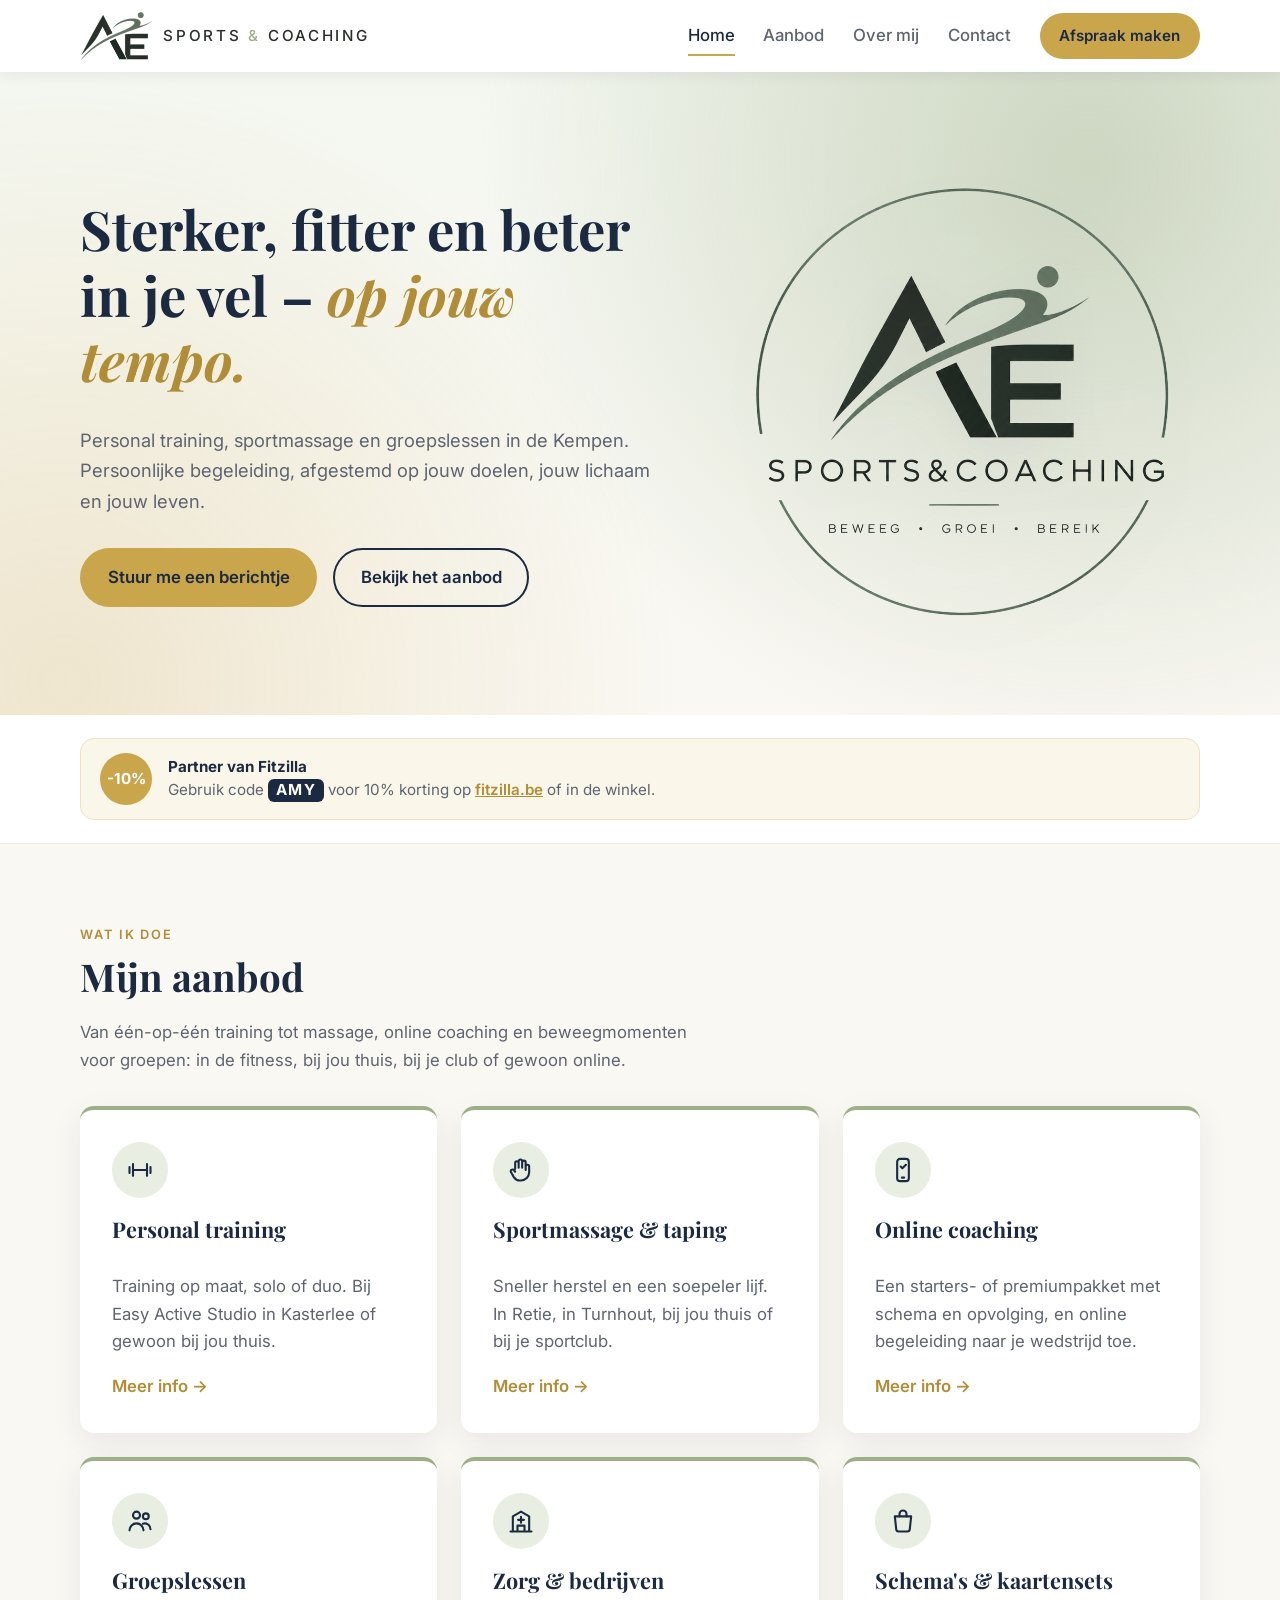
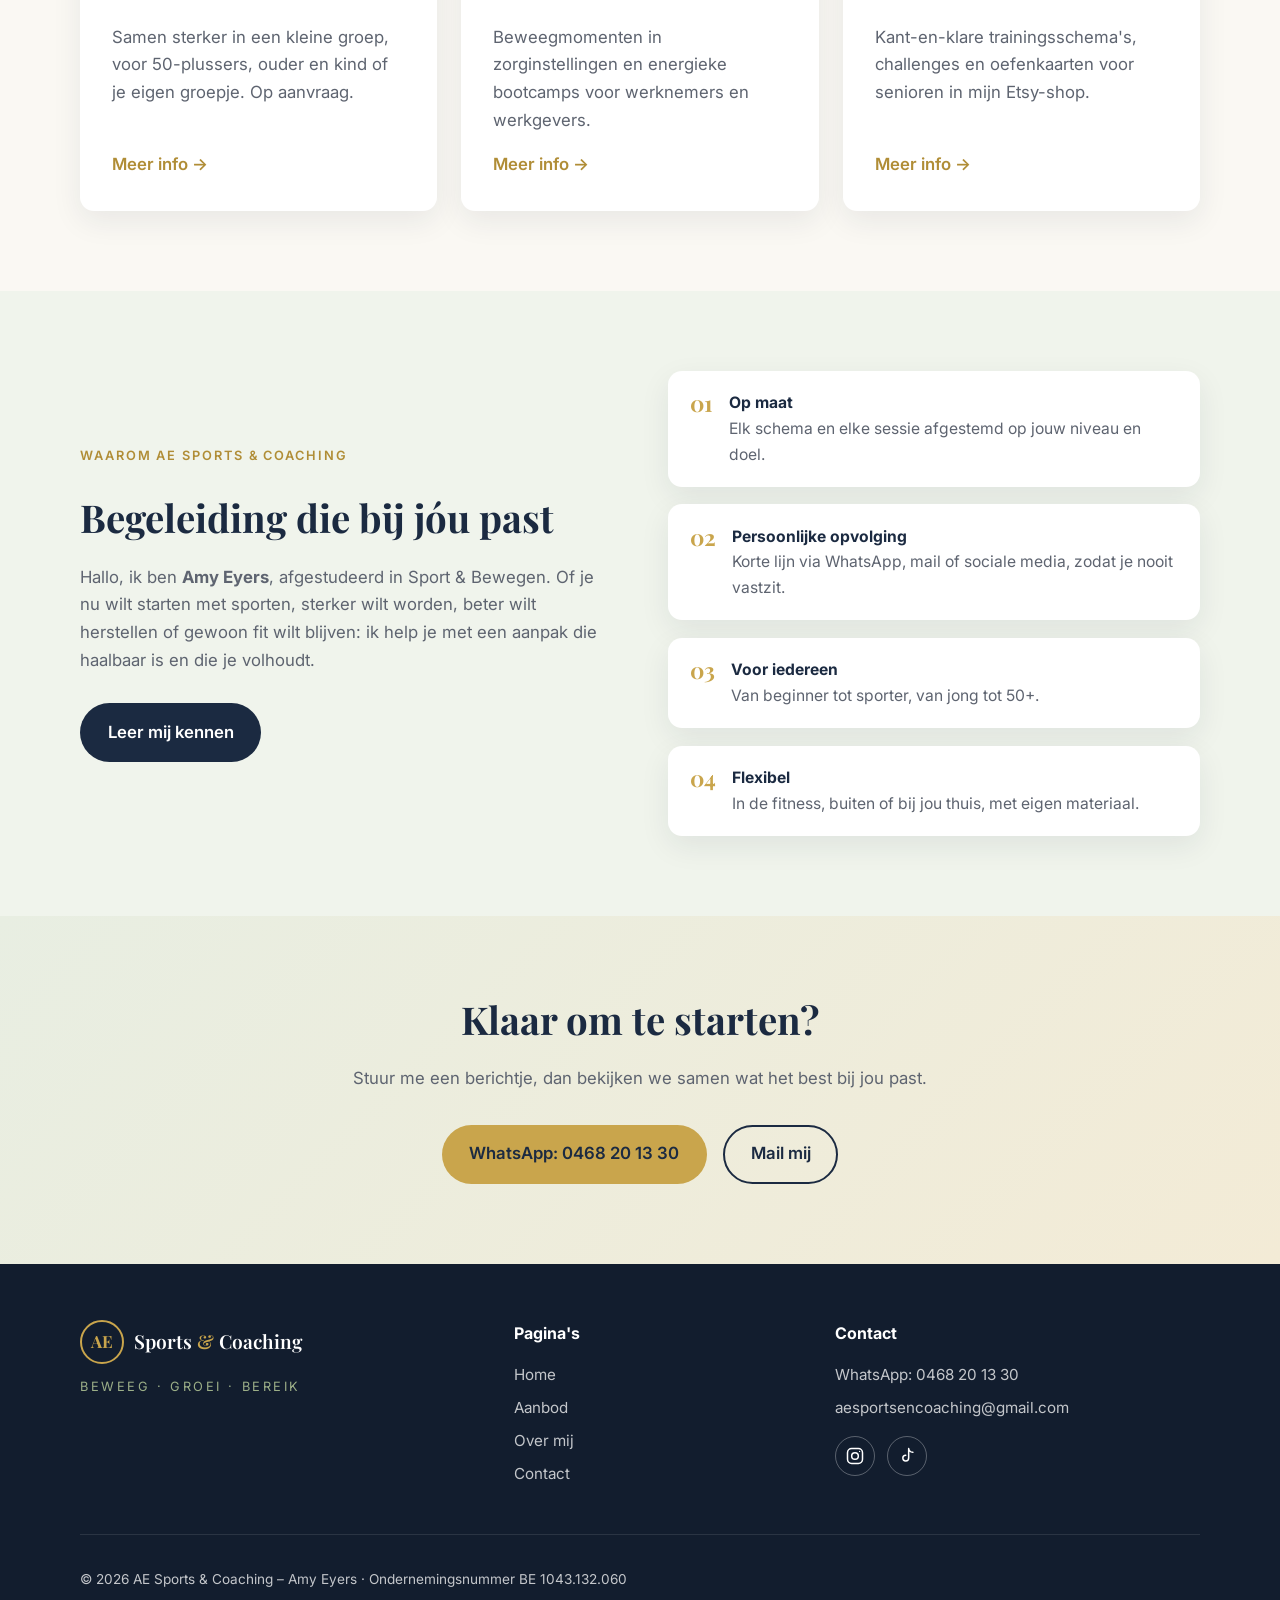
==== index.html @ 87628c3f "Add files via upload" ====
<!DOCTYPE html>
<html lang="nl-BE">
<head>
  <meta charset="UTF-8">
  <meta name="viewport" content="width=device-width, initial-scale=1.0">
  <title>AE Sports &amp; Coaching | Personal training, sportmassage &amp; groepslessen</title>
  <meta name="description" content="AE Sports & Coaching – personal training, sportmassage en groepslessen in de Kempen (Kasterlee, Retie, Turnhout). Beweeg · Groei · Bereik.">

  <!-- Lettertypes (gratis via Google Fonts) -->
  <link rel="preconnect" href="https://fonts.googleapis.com">
  <link rel="preconnect" href="https://fonts.gstatic.com" crossorigin>
  <link href="https://fonts.googleapis.com/css2?family=Playfair+Display:wght@600;700&family=Inter:wght@400;500;600&display=swap" rel="stylesheet">

  <link rel="stylesheet" href="style.css">
</head>
<body>

  <!-- ===== NAVIGATIE ===== -->
  <header class="site-header">
    <div class="container nav">
      <a href="index.html" class="logo" aria-label="AE Sports & Coaching – home">
        <!-- Logo: het bestand 'logo-ae.png' moet in dezelfde map staan als deze pagina. -->
        <img src="logo-ae.png" alt="Logo AE Sports & Coaching" class="logo-img"
             onerror="this.style.display='none'; this.nextElementSibling.style.display='grid';">
        <span class="logo-mark" style="display:none">AE</span>
        <span class="logo-text">Sports <span class="amp">&amp;</span> Coaching</span>
      </a>

      <button class="nav-toggle" aria-label="Menu openen" aria-expanded="false">
        <span></span><span></span><span></span>
      </button>

      <nav class="nav-links" aria-label="Hoofdmenu">
        <a href="index.html" class="active">Home</a>
        <a href="aanbod.html">Aanbod</a>
        <a href="over-mij.html">Over mij</a>
        <a href="contact.html">Contact</a>
        <a href="https://wa.me/32468201330" data-wa class="btn btn-gold btn-small" target="_blank" rel="noopener">Afspraak maken</a>
      </nav>
    </div>
  </header>

  <main>

    <!-- ===== HERO ===== -->
    <section class="hero">
      <div class="container hero-grid">
       <div class="hero-inner">
        <h1>Sterker, fitter en beter in je vel – <em>op jouw tempo.</em></h1>
        <p class="hero-sub">
          Personal training, sportmassage en groepslessen in de Kempen.
          Persoonlijke begeleiding, afgestemd op jouw doelen, jouw lichaam en jouw leven.
        </p>
        <div class="hero-buttons">
          <button type="button" class="btn btn-gold" data-open-contact>Stuur me een berichtje</button>
          <a href="aanbod.html" class="btn btn-outline-navy">Bekijk het aanbod</a>
        </div>
       </div>
       <div class="hero-logo">
         <img src="logo-groot.png" alt="AE Sports & Coaching – Beweeg · Groei · Bereik">
       </div>
      </div>
    </section>

    <!-- ===== ACTIES ===== -->
    <section class="promo-strip">
      <div class="container promo-inner">
        <!-- Deze actie verdwijnt automatisch na de datum in data-tot -->
        <div class="promo" data-tot="2026-11-30">
          <span class="promo-badge">-10%</span>
          <p><strong>Sportmassage bij Superfit 2.0 Retie</strong><br>
          Boek vóór 30 november en krijg 10% korting.</p>
        </div>
        <div class="promo">
          <span class="promo-badge">-10%</span>
          <p><strong>Partner van Fitzilla</strong><br>
          Gebruik code <span class="code">AMY</span> voor 10% korting op <a href="https://www.fitzilla.be" target="_blank" rel="noopener">fitzilla.be</a> of in de winkel.</p>
        </div>
      </div>
    </section>

    <!-- ===== AANBOD IN HET KORT ===== -->
    <section class="section">
      <div class="container">
        <p class="eyebrow">Wat ik doe</p>
        <h2>Mijn aanbod</h2>
        <p class="section-intro">Van één-op-één training tot massage, online coaching en beweegmomenten voor groepen: in de fitness, bij jou thuis, bij je club of gewoon online.</p>

        <div class="cards">
          <article class="card">
            <div class="card-icon">
              <svg viewBox="0 0 24 24" aria-hidden="true"><path d="M6 7v10M18 7v10M3 9.5v5M21 9.5v5M6 12h12"/></svg>
            </div>
            <h3>Personal training</h3>
            <p>Training op maat, solo of duo. Bij Easy Active Studio in Kasterlee of gewoon bij jou thuis.</p>
            <a href="aanbod.html#personal-training" class="card-link">Meer info →</a>
          </article>

          <article class="card">
            <div class="card-icon">
              <svg viewBox="0 0 24 24" aria-hidden="true"><path d="M7 11V6a1.5 1.5 0 0 1 3 0v4M10 10V4.5a1.5 1.5 0 0 1 3 0V10M13 10V5.5a1.5 1.5 0 0 1 3 0V12M16 9a1.5 1.5 0 0 1 3 0v5a7 7 0 0 1-7 7h-1a6 6 0 0 1-5-2.7L3.5 14a1.5 1.5 0 0 1 2.4-1.8L7 13.5"/></svg>
            </div>
            <h3>Sportmassage &amp; taping</h3>
            <p>Sneller herstel en een soepeler lijf. In Retie, in Turnhout, bij jou thuis of bij je sportclub.</p>
            <a href="aanbod.html#sportmassage" class="card-link">Meer info →</a>
          </article>

          <article class="card">
            <div class="card-icon">
              <svg viewBox="0 0 24 24" aria-hidden="true"><rect x="7" y="2.5" width="10" height="19" rx="2.5"/><path d="M11 18.5h2M10 9l1.5 1.5L14.5 7.5"/></svg>
            </div>
            <h3>Online coaching</h3>
            <p>Een starters- of premiumpakket met schema en opvolging, en online begeleiding naar je wedstrijd toe.</p>
            <a href="aanbod.html#online-coaching" class="card-link">Meer info →</a>
          </article>

          <article class="card">
            <div class="card-icon">
              <svg viewBox="0 0 24 24" aria-hidden="true"><circle cx="9" cy="7" r="3"/><circle cx="17" cy="8" r="2.5"/><path d="M3 20c0-3.3 2.7-6 6-6s6 2.7 6 6M14.5 14.3A5 5 0 0 1 21 19"/></svg>
            </div>
            <h3>Groepslessen</h3>
            <p>Samen sterker in een kleine groep, voor 50-plussers, ouder en kind of je eigen groepje. Op aanvraag.</p>
            <a href="aanbod.html#groepslessen" class="card-link">Meer info →</a>
          </article>

          <article class="card">
            <div class="card-icon">
              <svg viewBox="0 0 24 24" aria-hidden="true"><path d="M3 21h18M5 21V8l7-4 7 4v13M9 21v-5h6v5M9.5 11h5M12 8.5v5"/></svg>
            </div>
            <h3>Zorg &amp; bedrijven</h3>
            <p>Beweegmomenten in zorginstellingen en energieke bootcamps voor werknemers en werkgevers.</p>
            <a href="aanbod.html#zorg-bedrijven" class="card-link">Meer info →</a>
          </article>

          <article class="card">
            <div class="card-icon">
              <svg viewBox="0 0 24 24" aria-hidden="true"><path d="M5 8h14l-1.2 11.2A2 2 0 0 1 15.8 21H8.2a2 2 0 0 1-2-1.8z"/><path d="M9 8V6a3 3 0 0 1 6 0v2"/></svg>
            </div>
            <h3>Schema's &amp; kaartensets</h3>
            <p>Kant-en-klare trainingsschema's, challenges en oefenkaarten voor senioren in mijn Etsy-shop.</p>
            <a href="aanbod.html#etsy" class="card-link">Meer info →</a>
          </article>
        </div>
      </div>
    </section>

    <!-- ===== WAAROM AE ===== -->
    <section class="section section-sage">
      <div class="container split">
        <div>
          <p class="eyebrow">Waarom AE Sports &amp; Coaching</p>
          <h2>Begeleiding die bij jóu past</h2>
          <p>
            Hallo, ik ben <strong>Amy Eyers</strong>, afgestudeerd in Sport &amp; Bewegen.
            Of je nu wilt starten met sporten, sterker wilt worden, beter wilt herstellen
            of gewoon fit wilt blijven: ik help je met een aanpak die haalbaar is
            en die je volhoudt.
          </p>
          <a href="over-mij.html" class="btn btn-navy">Leer mij kennen</a>
        </div>

        <ul class="usp-list">
          <li>
            <span class="usp-num">01</span>
            <div><strong>Op maat</strong><br>Elk schema en elke sessie afgestemd op jouw niveau en doel.</div>
          </li>
          <li>
            <span class="usp-num">02</span>
            <div><strong>Persoonlijke opvolging</strong><br>Korte lijn via WhatsApp, mail of sociale media, zodat je nooit vastzit.</div>
          </li>
          <li>
            <span class="usp-num">03</span>
            <div><strong>Voor iedereen</strong><br>Van beginner tot sporter, van jong tot 50+.</div>
          </li>
          <li>
            <span class="usp-num">04</span>
            <div><strong>Flexibel</strong><br>In de fitness, buiten of bij jou thuis, met eigen materiaal.</div>
          </li>
        </ul>
      </div>
    </section>

    <!-- ===== CALL TO ACTION ===== -->
    <section class="section cta">
      <div class="container cta-inner">
        <h2>Klaar om te starten?</h2>
        <p>Stuur me een berichtje, dan bekijken we samen wat het best bij jou past.</p>
        <div class="hero-buttons">
          <a href="https://wa.me/32468201330" data-wa class="btn btn-gold" target="_blank" rel="noopener">WhatsApp: 0468 20 13 30</a>
          <a href="mailto:aesportsencoaching@gmail.com" data-mail class="btn btn-outline-navy">Mail mij</a>
        </div>
      </div>
    </section>

  </main>

  <!-- ===== KEUZEVENSTER: WHATSAPP OF MAIL ===== -->
  <div class="modal" id="contact-modal" hidden>
    <div class="modal-backdrop" data-close-contact></div>
    <div class="modal-box" role="dialog" aria-modal="true" aria-labelledby="modal-title">
      <button type="button" class="modal-close" aria-label="Sluiten" data-close-contact>&times;</button>
      <h3 id="modal-title">Hoe wil je me contacteren?</h3>
      <p>Kies wat jij het makkelijkst vindt. Er staat al een berichtje klaar dat je nog kan aanpassen.</p>

      <a class="modal-option" data-wa target="_blank" rel="noopener">
        <span class="modal-icon wa">
          <svg viewBox="0 0 24 24" aria-hidden="true"><path d="M4 20l1.3-3.9A8 8 0 1 1 8 19z"/><path d="M9 9.5c.3 1.8 1.7 3.7 4 4.6l1.2-1.1 1.8.9-.4 1.6c-3.4.2-7.3-3.4-7.3-7.1l1.6-.4.9 1.8z" class="fill"/></svg>
        </span>
        <span><strong>WhatsApp</strong><br><small>Snel een berichtje sturen</small></span>
      </a>

      <a class="modal-option" data-mail>
        <span class="modal-icon mail">
          <svg viewBox="0 0 24 24" aria-hidden="true"><rect x="3" y="5" width="18" height="14" rx="2"/><path d="M3 7l9 6 9-6"/></svg>
        </span>
        <span><strong>E-mail</strong><br><small>aesportsencoaching@gmail.com</small></span>
      </a>
    </div>
  </div>

  <!-- ===== FOOTER ===== -->
  <footer class="site-footer">
    <div class="container footer-grid">
      <div>
        <a href="index.html" class="logo logo-footer">
          <span class="logo-mark">AE</span>
          <span class="logo-text">Sports <span class="amp">&amp;</span> Coaching</span>
        </a>
        <p class="footer-tagline">Beweeg · Groei · Bereik</p>
      </div>

      <div>
        <h4>Pagina's</h4>
        <ul>
          <li><a href="index.html">Home</a></li>
          <li><a href="aanbod.html">Aanbod</a></li>
          <li><a href="over-mij.html">Over mij</a></li>
          <li><a href="contact.html">Contact</a></li>
        </ul>
      </div>

      <div>
        <h4>Contact</h4>
        <ul>
          <li><a href="https://wa.me/32468201330" data-wa target="_blank" rel="noopener">WhatsApp: 0468 20 13 30</a></li>
          <li><a href="mailto:aesportsencoaching@gmail.com" data-mail>aesportsencoaching@gmail.com</a></li>
        </ul>
        <div class="socials">
          <a href="https://www.instagram.com/aesportsencoaching" target="_blank" rel="noopener" aria-label="Instagram">
            <svg viewBox="0 0 24 24" aria-hidden="true"><rect x="3" y="3" width="18" height="18" rx="5"/><circle cx="12" cy="12" r="4"/><circle cx="17.5" cy="6.5" r="0.8" class="fill"/></svg>
          </a>
          <a href="https://www.tiktok.com/@aesportsencoaching" target="_blank" rel="noopener" aria-label="TikTok">
            <svg viewBox="0 0 24 24" aria-hidden="true"><path d="M14 3v11.5a3.5 3.5 0 1 1-3.5-3.5M14 3c.4 2.6 2.2 4.4 5 4.6"/></svg>
          </a>
        </div>
      </div>
    </div>
    <div class="container footer-bottom">
      <p>© <span id="year"></span> AE Sports &amp; Coaching – Amy Eyers · Ondernemingsnummer BE 1043.132.060</p>
      <!-- Vul hier later je adres in, bijvoorbeeld: <p>Straat 1, 2460 Kasterlee</p> -->
    </div>
  </footer>

  <script src="script.js"></script>
</body>
</html>
---- style.css ----
/* =========================================================
   AE Sports & Coaching – stijlbestand
   Dit bestand wordt door ALLE pagina's gedeeld.
   Kleuren aanpassen? Doe dat hieronder bij :root.
   ========================================================= */

:root {
  --navy: #1B2A41;
  --navy-light: #2A3D5A;
  --salie: #9CAF88;
  --salie-light: #E8EEE2;
  --goud: #C9A54C;
  --goud-dark: #B08D36;
  --creme: #FAF8F3;
  --tekst: #2B2B2B;
  --tekst-zacht: #5E6470;

  --font-titel: 'Playfair Display', Georgia, serif;
  --font-tekst: 'Inter', system-ui, -apple-system, sans-serif;

  --radius: 14px;
  --schaduw: 0 10px 30px rgba(27, 42, 65, 0.08);
}

/* ---------- Basis ---------- */
*, *::before, *::after { box-sizing: border-box; }

body {
  margin: 0;
  font-family: var(--font-tekst);
  color: var(--tekst);
  background: var(--creme);
  line-height: 1.65;
  font-size: 1.05rem;
}

img { max-width: 100%; display: block; }
a { color: inherit; }

h1, h2, h3 {
  font-family: var(--font-titel);
  color: var(--navy);
  line-height: 1.2;
  margin: 0 0 0.6em;
}
h1 { font-size: clamp(2.1rem, 5vw, 3.4rem); }
h2 { font-size: clamp(1.7rem, 3.5vw, 2.4rem); }
h3 { font-size: 1.35rem; }

.container {
  width: min(1120px, 100% - 2.5rem);
  margin-inline: auto;
}

.section { padding: 5rem 0; }
.section-sage { background: #F0F4EC; }

.eyebrow {
  text-transform: uppercase;
  letter-spacing: 0.15em;
  font-size: 0.8rem;
  font-weight: 600;
  color: var(--goud-dark);
  margin: 0 0 0.5rem;
}

/* ---------- Knoppen ---------- */
.btn {
  display: inline-block;
  padding: 0.85rem 1.6rem;
  border-radius: 999px;
  font-weight: 600;
  text-decoration: none;
  border: 2px solid transparent;
  transition: transform 0.15s, background 0.2s, color 0.2s;
}
.btn:hover { transform: translateY(-2px); }

.btn-gold { background: var(--goud); color: var(--navy); }
.btn-gold:hover { background: var(--goud-dark); color: #fff; }

.btn-navy { background: var(--navy); color: #fff; }
.btn-navy:hover { background: var(--navy-light); }

.btn-outline-light { border-color: rgba(255,255,255,0.7); color: #fff; }
.btn-outline-light:hover { background: #fff; color: var(--navy); }

.btn-outline-navy { border-color: var(--navy); color: var(--navy); }
.btn-outline-navy:hover { background: var(--navy); color: #fff; }

.btn-small { padding: 0.5rem 1.1rem; font-size: 0.95rem; }

/* ---------- Header / navigatie ---------- */
.site-header {
  position: sticky;
  top: 0;
  z-index: 100;
  background: rgba(255,255,255,0.95);
  backdrop-filter: blur(6px);
  box-shadow: 0 2px 14px rgba(27,42,65,0.08);
}

.nav {
  display: flex;
  align-items: center;
  justify-content: space-between;
  height: 72px;
}

.logo {
  display: flex;
  align-items: center;
  gap: 0.65rem;
  text-decoration: none;
  color: var(--navy);
}
.logo-img {
  height: 50px;
  width: auto;
}
/* Tekst naast het logo in dezelfde stijl als het logo zelf */
.site-header .logo-text {
  font-family: var(--font-tekst);
  font-weight: 500;
  font-size: 0.95rem;
  letter-spacing: 0.18em;
  text-transform: uppercase;
  color: #2A2F2A;
}
.site-header .logo-text .amp { color: var(--salie); }
@media (max-width: 420px) {
  .site-header .logo-text { font-size: 0.8rem; letter-spacing: 0.12em; }
}
.logo-footer { color: #fff; }
.logo-mark {
  display: grid;
  place-items: center;
  width: 44px;
  height: 44px;
  border: 2px solid var(--goud);
  border-radius: 50%;
  font-family: var(--font-titel);
  font-weight: 700;
  color: var(--goud);
  font-size: 1.05rem;
}
.logo-text {
  font-family: var(--font-titel);
  font-size: 1.2rem;
  font-weight: 600;
}
.logo-text .amp { color: var(--goud); }

.nav-links {
  display: flex;
  align-items: center;
  gap: 1.8rem;
}
.nav-links a:not(.btn) {
  color: var(--tekst-zacht);
  text-decoration: none;
  font-weight: 500;
  position: relative;
}
.nav-links a:not(.btn):hover,
.nav-links a.active { color: var(--navy); }
.nav-links a.active::after {
  content: "";
  position: absolute;
  left: 0; right: 0; bottom: -6px;
  height: 2px;
  background: var(--goud);
}

/* Hamburger (alleen op smartphone zichtbaar) */
.nav-toggle {
  display: none;
  background: none;
  border: 0;
  cursor: pointer;
  padding: 8px;
}
.nav-toggle span {
  display: block;
  width: 26px;
  height: 2px;
  margin: 6px 0;
  background: var(--navy);
  transition: transform 0.25s, opacity 0.25s;
}
.nav-toggle.open span:nth-child(1) { transform: translateY(8px) rotate(45deg); }
.nav-toggle.open span:nth-child(2) { opacity: 0; }
.nav-toggle.open span:nth-child(3) { transform: translateY(-8px) rotate(-45deg); }

/* ---------- Hero ---------- */
.hero {
  background:
    radial-gradient(circle at 85% 15%, rgba(156,175,136,0.45), transparent 50%),
    radial-gradient(circle at 5% 95%, rgba(201,165,76,0.22), transparent 45%),
    linear-gradient(180deg, #F4F7F0 0%, var(--creme) 100%);
  color: var(--navy);
  padding: 7rem 0 6rem;
}
.hero-grid {
  display: grid;
  grid-template-columns: 1.25fr 1fr;
  gap: 3rem;
  align-items: center;
}
.hero-inner { max-width: 640px; }
.hero-logo {
  display: grid;
  place-items: center;
}
.hero-logo img {
  width: 100%;
  max-width: 420px;
  filter: drop-shadow(0 12px 30px rgba(27,42,65,0.08));
}
.hero h1 { color: var(--navy); }
.hero h1 em { color: var(--goud-dark); font-style: italic; }
.tagline {
  color: #6F8A5C;
  letter-spacing: 0.25em;
  text-transform: uppercase;
  font-size: 0.85rem;
  font-weight: 600;
  margin: 0 0 1.2rem;
}
.hero-sub {
  font-size: 1.15rem;
  color: var(--tekst-zacht);
  max-width: 600px;
  margin: 0 0 2rem;
}
.hero-buttons {
  display: flex;
  flex-wrap: wrap;
  gap: 1rem;
}

/* ---------- Kaarten (aanbod) ---------- */
.cards {
  display: grid;
  grid-template-columns: repeat(auto-fit, minmax(260px, 1fr));
  gap: 1.5rem;
  margin-top: 2rem;
}
.card {
  background: #fff;
  border-radius: var(--radius);
  padding: 2rem;
  box-shadow: var(--schaduw);
  border-top: 4px solid var(--salie);
  transition: transform 0.2s, border-color 0.2s;
}
.card:hover {
  transform: translateY(-4px);
  border-top-color: var(--goud);
}
.card p { color: var(--tekst-zacht); }
.card-icon {
  width: 56px;
  height: 56px;
  border-radius: 50%;
  background: var(--salie-light);
  display: grid;
  place-items: center;
  margin-bottom: 1.2rem;
}
.card-icon svg {
  width: 28px;
  height: 28px;
  fill: none;
  stroke: var(--navy);
  stroke-width: 1.8;
  stroke-linecap: round;
  stroke-linejoin: round;
}
.card-link {
  font-weight: 600;
  color: var(--goud-dark);
  text-decoration: none;
}
.card-link:hover { text-decoration: underline; }

/* ---------- Twee kolommen ---------- */
.split {
  display: grid;
  grid-template-columns: 1fr 1fr;
  gap: 3.5rem;
  align-items: center;
}
.split p { color: var(--tekst-zacht); margin-bottom: 1.8rem; }

.usp-list {
  list-style: none;
  margin: 0;
  padding: 0;
  display: grid;
  gap: 1.1rem;
}
.usp-list li {
  display: flex;
  gap: 1rem;
  background: #fff;
  padding: 1.2rem 1.4rem;
  border-radius: var(--radius);
  box-shadow: var(--schaduw);
}
.usp-list strong { color: var(--navy); }
.usp-list div { color: var(--tekst-zacht); font-size: 0.98rem; }
.usp-num {
  font-family: var(--font-titel);
  font-weight: 700;
  font-size: 1.4rem;
  color: var(--goud);
  line-height: 1.2;
}

/* ---------- Call to action ---------- */
.cta {
  background: linear-gradient(135deg, var(--salie-light) 0%, #F3EBD6 100%);
  text-align: center;
}
.cta p { color: var(--tekst-zacht); margin-bottom: 2rem; }
.cta-inner { max-width: 640px; }
.cta .hero-buttons { justify-content: center; }

/* ---------- Footer ---------- */
.site-footer {
  background: #121D2E;
  color: rgba(255,255,255,0.75);
  padding: 3.5rem 0 1.5rem;
  font-size: 0.95rem;
}
.footer-grid {
  display: grid;
  grid-template-columns: 1.4fr 1fr 1.3fr;
  gap: 2.5rem;
}
.site-footer h4 {
  color: #fff;
  font-size: 1rem;
  margin: 0 0 1rem;
}
.site-footer ul { list-style: none; margin: 0; padding: 0; }
.site-footer li { margin-bottom: 0.5rem; }
.site-footer a { text-decoration: none; }
.site-footer a:hover { color: var(--goud); }
.footer-tagline {
  color: var(--salie);
  letter-spacing: 0.2em;
  text-transform: uppercase;
  font-size: 0.8rem;
}
.socials { display: flex; gap: 0.8rem; margin-top: 1rem; }
.socials a {
  width: 40px;
  height: 40px;
  border-radius: 50%;
  border: 1px solid rgba(255,255,255,0.3);
  display: grid;
  place-items: center;
  transition: border-color 0.2s, background 0.2s;
}
.socials a:hover { border-color: var(--goud); background: rgba(201,165,76,0.15); }
.socials svg {
  width: 20px;
  height: 20px;
  fill: none;
  stroke: #fff;
  stroke-width: 1.8;
  stroke-linecap: round;
  stroke-linejoin: round;
}
.socials svg .fill { fill: #fff; stroke: none; }
.footer-bottom {
  border-top: 1px solid rgba(255,255,255,0.1);
  margin-top: 2.5rem;
  padding-top: 1.2rem;
  font-size: 0.85rem;
}

/* ---------- Smartphone & tablet ---------- */
@media (max-width: 860px) {
  .nav-toggle { display: block; }

  .nav-links {
    position: absolute;
    top: 72px;
    left: 0;
    right: 0;
    flex-direction: column;
    gap: 0;
    background: #fff;
    box-shadow: 0 10px 20px rgba(27,42,65,0.08);
    padding: 0.5rem 1.25rem 1.5rem;
    display: none;
  }
  .nav-links.open { display: flex; }
  .nav-links a:not(.btn) {
    width: 100%;
    padding: 0.9rem 0;
    border-bottom: 1px solid rgba(27,42,65,0.08);
  }
  .nav-links a.active::after { display: none; }
  .nav-links .btn { margin-top: 1rem; }

  .split { grid-template-columns: 1fr; gap: 2.5rem; }
  .hero-grid { grid-template-columns: 1fr; gap: 2.5rem; }
  .hero-logo { order: -1; }
  .hero-logo img { max-width: 240px; }
  .footer-grid { grid-template-columns: 1fr; gap: 2rem; }
  .section { padding: 3.5rem 0; }
  .hero { padding: 4.5rem 0 4rem; }
}

/* ---------- Keuzevenster WhatsApp / mail ---------- */
button.btn { font: inherit; font-weight: 600; cursor: pointer; }

.modal[hidden] { display: none; }
.modal {
  position: fixed;
  inset: 0;
  z-index: 200;
  display: grid;
  place-items: center;
  padding: 1.25rem;
}
.modal-backdrop {
  position: absolute;
  inset: 0;
  background: rgba(27, 42, 65, 0.45);
  backdrop-filter: blur(3px);
}
.modal-box {
  position: relative;
  background: #fff;
  border-radius: 20px;
  padding: 2.2rem 2rem 2rem;
  width: min(420px, 100%);
  box-shadow: 0 25px 60px rgba(27,42,65,0.25);
  animation: modalIn 0.2s ease-out;
}
@keyframes modalIn {
  from { opacity: 0; transform: translateY(12px) scale(0.98); }
  to   { opacity: 1; transform: none; }
}
.modal-box h3 { margin-bottom: 0.4rem; }
.modal-box > p { color: var(--tekst-zacht); font-size: 0.95rem; margin: 0 0 1.4rem; }
.modal-close {
  position: absolute;
  top: 0.8rem;
  right: 1rem;
  background: none;
  border: 0;
  font-size: 1.8rem;
  line-height: 1;
  color: var(--tekst-zacht);
  cursor: pointer;
}
.modal-close:hover { color: var(--navy); }

.modal-option {
  display: flex;
  align-items: center;
  gap: 1rem;
  padding: 1rem 1.1rem;
  border: 1.5px solid #E6E8E3;
  border-radius: var(--radius);
  text-decoration: none;
  color: var(--tekst);
  margin-bottom: 0.8rem;
  transition: border-color 0.2s, background 0.2s, transform 0.15s;
}
.modal-option:hover {
  border-color: var(--salie);
  background: #F6F8F3;
  transform: translateY(-2px);
}
.modal-option strong { color: var(--navy); }
.modal-option small { color: var(--tekst-zacht); }
.modal-icon {
  flex: none;
  width: 46px;
  height: 46px;
  border-radius: 50%;
  display: grid;
  place-items: center;
}
.modal-icon.wa { background: #E3F4E8; }
.modal-icon.mail { background: #F3EBD6; }
.modal-icon svg {
  width: 24px;
  height: 24px;
  fill: none;
  stroke-width: 1.8;
  stroke-linecap: round;
  stroke-linejoin: round;
}
.modal-icon.wa svg { stroke: #25A244; }
.modal-icon.wa svg .fill { fill: #25A244; stroke: none; }
.modal-icon.mail svg { stroke: var(--goud-dark); }

/* ---------- Actiebalk ---------- */
.promo-strip {
  background: #fff;
  border-bottom: 1px solid #EEE9DD;
  padding: 1.4rem 0;
}
.promo-inner {
  display: grid;
  grid-template-columns: repeat(auto-fit, minmax(300px, 1fr));
  gap: 1rem;
}
.promo {
  display: flex;
  align-items: center;
  gap: 1rem;
  background: #FBF6EA;
  border: 1px solid #EFE2C2;
  border-radius: var(--radius);
  padding: 0.9rem 1.2rem;
}
.promo p { margin: 0; font-size: 0.95rem; color: var(--tekst-zacht); line-height: 1.5; }
.promo strong { color: var(--navy); }
.promo a { color: var(--goud-dark); font-weight: 600; }
.promo-badge {
  flex: none;
  display: grid;
  place-items: center;
  width: 52px;
  height: 52px;
  border-radius: 50%;
  background: var(--goud);
  color: #fff;
  font-weight: 700;
  font-size: 0.95rem;
}
.code {
  display: inline-block;
  background: var(--navy);
  color: #fff;
  font-weight: 700;
  letter-spacing: 0.1em;
  padding: 0 0.5em;
  border-radius: 6px;
}
.section-intro {
  color: var(--tekst-zacht);
  max-width: 640px;
  margin: -0.2rem 0 0;
}

/* Aanbodkaartjes: 3 naast elkaar, op tablet 2, op gsm 1 */
.cards { grid-template-columns: repeat(3, 1fr); }
.card { display: flex; flex-direction: column; }
.card .card-link { margin-top: auto; }
@media (max-width: 960px) { .cards { grid-template-columns: repeat(2, 1fr); } }
@media (max-width: 620px) { .cards { grid-template-columns: 1fr; } }

/* =========================================================
   AANBODPAGINA
   ========================================================= */
.page-hero {
  background:
    radial-gradient(circle at 90% 10%, rgba(156,175,136,0.4), transparent 50%),
    linear-gradient(180deg, #F4F7F0 0%, var(--creme) 100%);
  padding: 4.5rem 0 3.5rem;
}
.page-hero .hero-sub { max-width: 680px; }

.chips { display: flex; flex-wrap: wrap; gap: 0.6rem; }
.chips a {
  text-decoration: none;
  background: #fff;
  border: 1px solid #DDE3D6;
  color: var(--navy);
  padding: 0.45rem 1rem;
  border-radius: 999px;
  font-size: 0.92rem;
  font-weight: 500;
  transition: background 0.2s, border-color 0.2s;
}
.chips a:hover { background: var(--salie-light); border-color: var(--salie); }

/* Zorg dat titels niet onder het vaste menu verdwijnen */
.offer { scroll-margin-top: 72px; }
html { scroll-behavior: smooth; }

.price-grid {
  display: grid;
  grid-template-columns: repeat(3, 1fr);
  gap: 1.5rem;
  margin-top: 2rem;
  align-items: start;
}
.price-grid-2 { grid-template-columns: repeat(2, 1fr); }

.price-card {
  position: relative;
  background: #fff;
  border-radius: var(--radius);
  padding: 1.8rem;
  box-shadow: var(--schaduw);
  border-top: 4px solid var(--salie);
}
.price-card h3 { margin-bottom: 0.2rem; }
.price-meta { color: #6F8A5C; font-size: 0.92rem; font-weight: 500; margin: 0 0 1rem; }
.price-step {
  font-size: 0.78rem;
  font-weight: 600;
  text-transform: uppercase;
  letter-spacing: 0.12em;
  color: var(--goud-dark);
  margin: 1.2rem 0 0.3rem;
}
.price-step small { text-transform: none; letter-spacing: 0; color: var(--tekst-zacht); font-weight: 400; }

.price-list { list-style: none; margin: 0; padding: 0; }
.price-list li {
  display: flex;
  justify-content: space-between;
  align-items: baseline;
  gap: 1rem;
  padding: 0.6rem 0;
  border-bottom: 1px dashed #E3E6DF;
}
.price-list li:last-child { border-bottom: 0; }
.price-list span { color: var(--tekst); }
.price-list small { display: block; color: var(--tekst-zacht); font-size: 0.85rem; }
.price-list strong {
  font-family: var(--font-titel);
  font-size: 1.3rem;
  color: var(--navy);
  white-space: nowrap;
}

.note {
  background: #F6F8F3;
  border-radius: 10px;
  padding: 0.8rem 1rem;
  font-size: 0.9rem;
  color: var(--tekst-zacht);
  margin: 1.2rem 0 0;
}
.note-small { font-size: 0.88rem; color: var(--tekst-zacht); margin-top: 1.5rem; }

.tip {
  margin-top: 2rem;
  background: #FBF6EA;
  border-left: 4px solid var(--goud);
  border-radius: 10px;
  padding: 1rem 1.3rem;
  color: var(--tekst-zacht);
}
.tip strong { color: var(--navy); }

.zones {
  display: inline-block;
  background: #fff;
  border-radius: 999px;
  padding: 0.5rem 1.2rem;
  margin-top: 1.2rem;
  font-size: 0.92rem;
  color: var(--tekst-zacht);
}
.zones span { font-weight: 600; color: var(--navy); }

.badge-promo, .badge-popular {
  position: absolute;
  top: -14px;
  right: 1.2rem;
  background: var(--goud);
  color: var(--navy);
  font-size: 0.75rem;
  font-weight: 700;
  letter-spacing: 0.08em;
  text-transform: uppercase;
  padding: 0.35rem 0.8rem;
  border-radius: 999px;
}

/* Online coaching-pakketten */
.plan-price {
  font-family: var(--font-titel);
  font-size: 2.4rem;
  font-weight: 700;
  color: var(--navy);
  margin: 0.4rem 0 1rem;
}
.plan-price small { font-family: var(--font-tekst); font-size: 0.95rem; font-weight: 500; color: var(--tekst-zacht); }
.plan-price.small { font-size: 1.4rem; margin: 1.2rem 0 0; }
.plan-featured { background: var(--navy); border-top-color: var(--goud); }
.plan-featured h3, .plan-featured .plan-price { color: #fff; }
.plan-featured .plan-price small, .plan-featured .check-list li { color: rgba(255,255,255,0.85); }

.check-list { list-style: none; margin: 0; padding: 0; }
.check-list li {
  position: relative;
  padding: 0.4rem 0 0.4rem 1.8rem;
  color: var(--tekst-zacht);
}
.check-list li::before {
  content: "";
  position: absolute;
  left: 0;
  top: 0.75rem;
  width: 16px;
  height: 9px;
  border-left: 2.5px solid var(--salie);
  border-bottom: 2.5px solid var(--salie);
  transform: rotate(-45deg);
}
.plan-featured .check-list li::before { border-color: var(--goud); }

@media (max-width: 960px) {
  .price-grid { grid-template-columns: repeat(2, 1fr); }
}
@media (max-width: 680px) {
  .price-grid, .price-grid-2 { grid-template-columns: 1fr; }
  .page-hero { padding: 3rem 0 2.5rem; }
}

/* ---------- Knop per aanbod ---------- */
.offer-cta { margin-top: 2rem; }
.card-btn { margin-top: 1.2rem; }

.badge-soon {
  position: absolute;
  top: -14px;
  right: 1.2rem;
  background: var(--salie);
  color: #fff;
  font-size: 0.75rem;
  font-weight: 700;
  letter-spacing: 0.08em;
  text-transform: uppercase;
  padding: 0.35rem 0.8rem;
  border-radius: 999px;
}
.price-card > p:not([class]) { color: var(--tekst-zacht); margin: 0; }

/* ---------- Uitklapbare algemene regels ---------- */
.rules {
  margin-top: 1rem;
  border: 1px solid #E3E6DF;
  border-radius: 10px;
  overflow: hidden;
}
.rules summary {
  cursor: pointer;
  list-style: none;
  padding: 0.75rem 1rem;
  font-weight: 600;
  font-size: 0.92rem;
  color: var(--navy);
  display: flex;
  justify-content: space-between;
  align-items: center;
}
.rules summary::-webkit-details-marker { display: none; }
.rules summary::after {
  content: "+";
  font-size: 1.3rem;
  color: var(--goud-dark);
  line-height: 1;
}
.rules[open] summary::after { content: "–"; }
.rules[open] summary { border-bottom: 1px solid #E3E6DF; background: #FBF6EA; }
.rules-intro {
  font-size: 0.88rem;
  color: var(--tekst-zacht);
  font-style: italic;
  margin: 0.9rem 1rem 0.4rem;
}
.rules ol {
  margin: 0;
  padding: 0.3rem 1rem 1rem 2.2rem;
  font-size: 0.88rem;
  color: var(--tekst-zacht);
}
.rules li { margin: 0.55rem 0; padding-left: 0.2rem; }
.rules li::marker { color: var(--goud-dark); font-weight: 700; }
.rules li strong { display: block; color: var(--navy); }

.card-info {
  font-size: 0.9rem;
  color: var(--tekst-zacht);
  border-left: 3px solid var(--goud);
  padding-left: 0.8rem;
  margin: 0 0 0.8rem;
}

/* =========================================================
   OVER MIJ
   ========================================================= */
.about-grid {
  display: grid;
  grid-template-columns: 0.85fr 1.15fr;
  gap: 4rem;
  align-items: center;
}
.about-grid p { color: var(--tekst-zacht); }
.about-grid .lead {
  font-family: var(--font-titel);
  font-style: italic;
  font-size: 1.3rem;
  color: var(--goud-dark);
  margin-top: -0.6rem;
}
.about-grid .hero-buttons { margin-top: 1.8rem; }

.about-photo { position: relative; max-width: 420px; justify-self: center; width: 100%; }
.about-photo img {
  width: 100%;
  height: auto;
  border-radius: 200px 200px 24px 24px;
  border: 6px solid #fff;
  outline: 3px solid var(--goud);
  outline-offset: 6px;
  box-shadow: 0 25px 50px rgba(27,42,65,0.15);
}
.about-photo-tag {
  position: absolute;
  left: 50%;
  bottom: -18px;
  transform: translateX(-50%);
  white-space: nowrap;
  background: var(--navy);
  color: #fff;
  font-size: 0.85rem;
  font-weight: 600;
  letter-spacing: 0.05em;
  padding: 0.5rem 1.2rem;
  border-radius: 999px;
}

.facts {
  display: grid;
  grid-template-columns: repeat(2, 1fr);
  gap: 1.5rem;
  margin-top: 2rem;
}
.fact {
  background: #fff;
  border-radius: var(--radius);
  padding: 1.8rem;
  box-shadow: var(--schaduw);
}
.fact-emoji { font-size: 2rem; display: block; margin-bottom: 0.6rem; }
.fact h3 { font-size: 1.2rem; }
.fact p { color: var(--tekst-zacht); margin: 0; }

.ps {
  margin-top: 2rem;
  text-align: center;
  font-style: italic;
  color: var(--tekst-zacht);
}
.ps strong { color: var(--navy); font-style: normal; }

.motto {
  font-family: var(--font-titel);
  font-style: italic;
  font-size: 1.5rem;
  color: var(--goud-dark) !important;
}

@media (max-width: 860px) {
  .about-grid { grid-template-columns: 1fr; gap: 3.5rem; }
  .about-photo { max-width: 300px; }
  .facts { grid-template-columns: 1fr; }
}

/* Kleine titeltjes altijd goud */
p.eyebrow { color: var(--goud-dark) !important; }

/* =========================================================
   CONTACT
   ========================================================= */
.contact-grid {
  display: grid;
  grid-template-columns: repeat(4, 1fr);
  gap: 1.5rem;
}
.contact-card {
  background: #fff;
  border-radius: var(--radius);
  padding: 2rem 1.5rem;
  box-shadow: var(--schaduw);
  text-decoration: none;
  text-align: center;
  border-top: 4px solid var(--salie);
  transition: transform 0.2s, border-color 0.2s;
}
.contact-card:hover { transform: translateY(-4px); border-top-color: var(--goud); }
.contact-card h3 { margin: 1rem 0 0.3rem; }
.contact-card p { margin: 0 0 0.6rem; color: var(--navy); font-weight: 600; word-break: break-word; font-size: 0.95rem; }
.contact-hint { display: block; font-size: 0.85rem; color: var(--tekst-zacht); }
.contact-icon {
  display: inline-grid;
  place-items: center;
  width: 60px;
  height: 60px;
  border-radius: 50%;
}
.contact-icon svg {
  width: 28px; height: 28px; fill: none;
  stroke-width: 1.8; stroke-linecap: round; stroke-linejoin: round;
}
.contact-icon .fill { stroke: none; }
.contact-icon.wa { background: #E3F4E8; } .contact-icon.wa svg { stroke: #25A244; } .contact-icon.wa .fill { fill: #25A244; }
.contact-icon.mail { background: #F3EBD6; } .contact-icon.mail svg { stroke: var(--goud-dark); }
.contact-icon.insta { background: #F6E6EE; } .contact-icon.insta svg { stroke: #C13584; } .contact-icon.insta .fill { fill: #C13584; }
.contact-icon.tiktok { background: #E6E9EE; } .contact-icon.tiktok svg { stroke: var(--navy); }

.locations {
  display: grid;
  grid-template-columns: repeat(3, 1fr);
  gap: 1.5rem;
  margin-top: 2rem;
}
.location {
  background: #fff;
  border-radius: var(--radius);
  padding: 1.8rem;
  box-shadow: var(--schaduw);
}
.location-tag {
  display: inline-block;
  background: var(--salie-light);
  color: #4F6B3E;
  font-size: 0.75rem;
  font-weight: 700;
  letter-spacing: 0.08em;
  text-transform: uppercase;
  padding: 0.3rem 0.75rem;
  border-radius: 999px;
  margin-bottom: 0.8rem;
}
.location h3 { margin-bottom: 0.4rem; }
.location-address { color: var(--tekst-zacht); margin: 0 0 0.6rem; }
.location-hours { color: var(--goud-dark); font-weight: 600; font-size: 0.92rem; margin: 0 0 1rem; }
.location .btn { margin-top: 0.4rem; }

.area {
  background: #fff;
  border-radius: var(--radius);
  padding: 2rem;
  box-shadow: var(--schaduw);
}
.area h3 { font-size: 1.1rem; margin-bottom: 1rem; }
.area-list {
  list-style: none;
  margin: 0;
  padding: 0;
  display: flex;
  flex-wrap: wrap;
  gap: 0.5rem;
}
.area-list li {
  background: var(--salie-light);
  color: var(--navy);
  font-size: 0.92rem;
  font-weight: 500;
  padding: 0.4rem 0.9rem;
  border-radius: 999px;
}

@media (max-width: 960px) {
  .contact-grid { grid-template-columns: repeat(2, 1fr); }
  .locations { grid-template-columns: 1fr; }
}
@media (max-width: 520px) {
  .contact-grid { grid-template-columns: 1fr; }
}

.contact-card[data-mail] p { font-size: 0.82rem; }
.location { display: flex; flex-direction: column; align-items: flex-start; }
.location .btn { margin-top: auto; }
.location-address, .location-hours { margin-bottom: 1.2rem; }
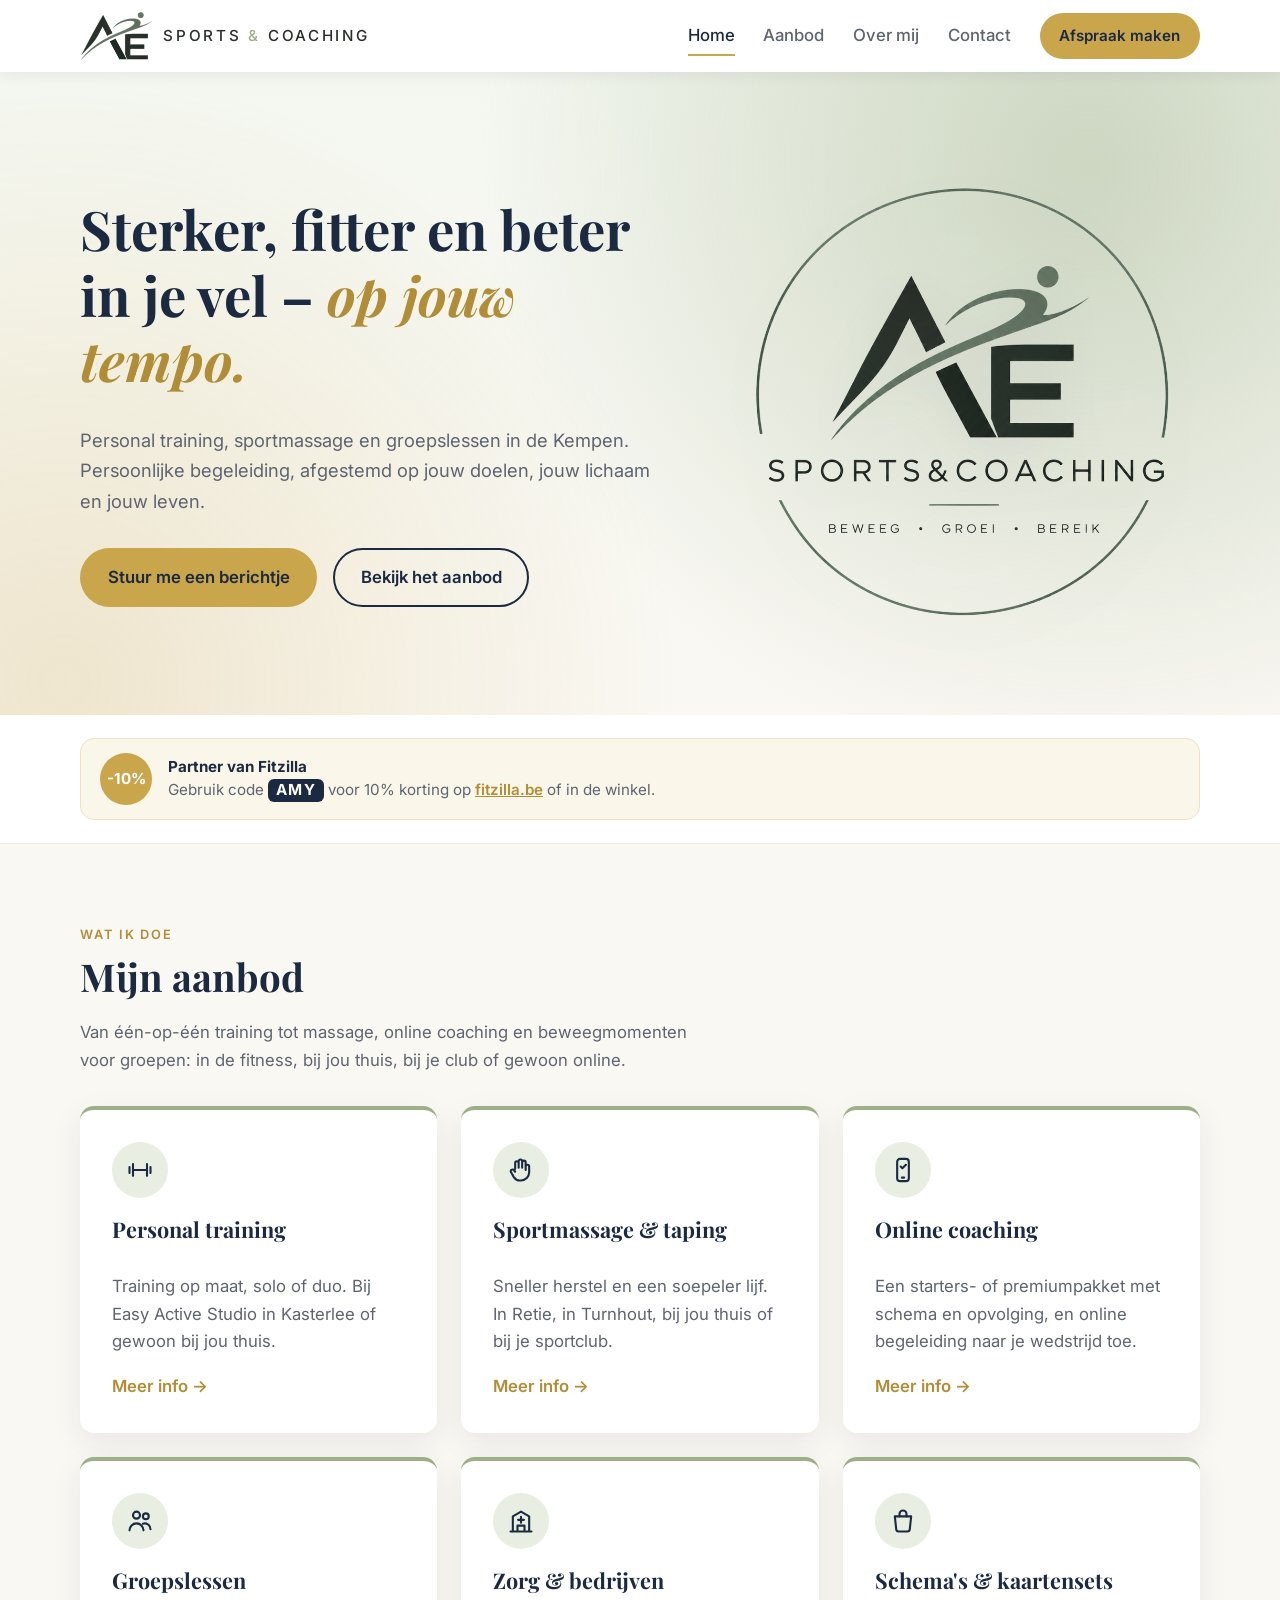
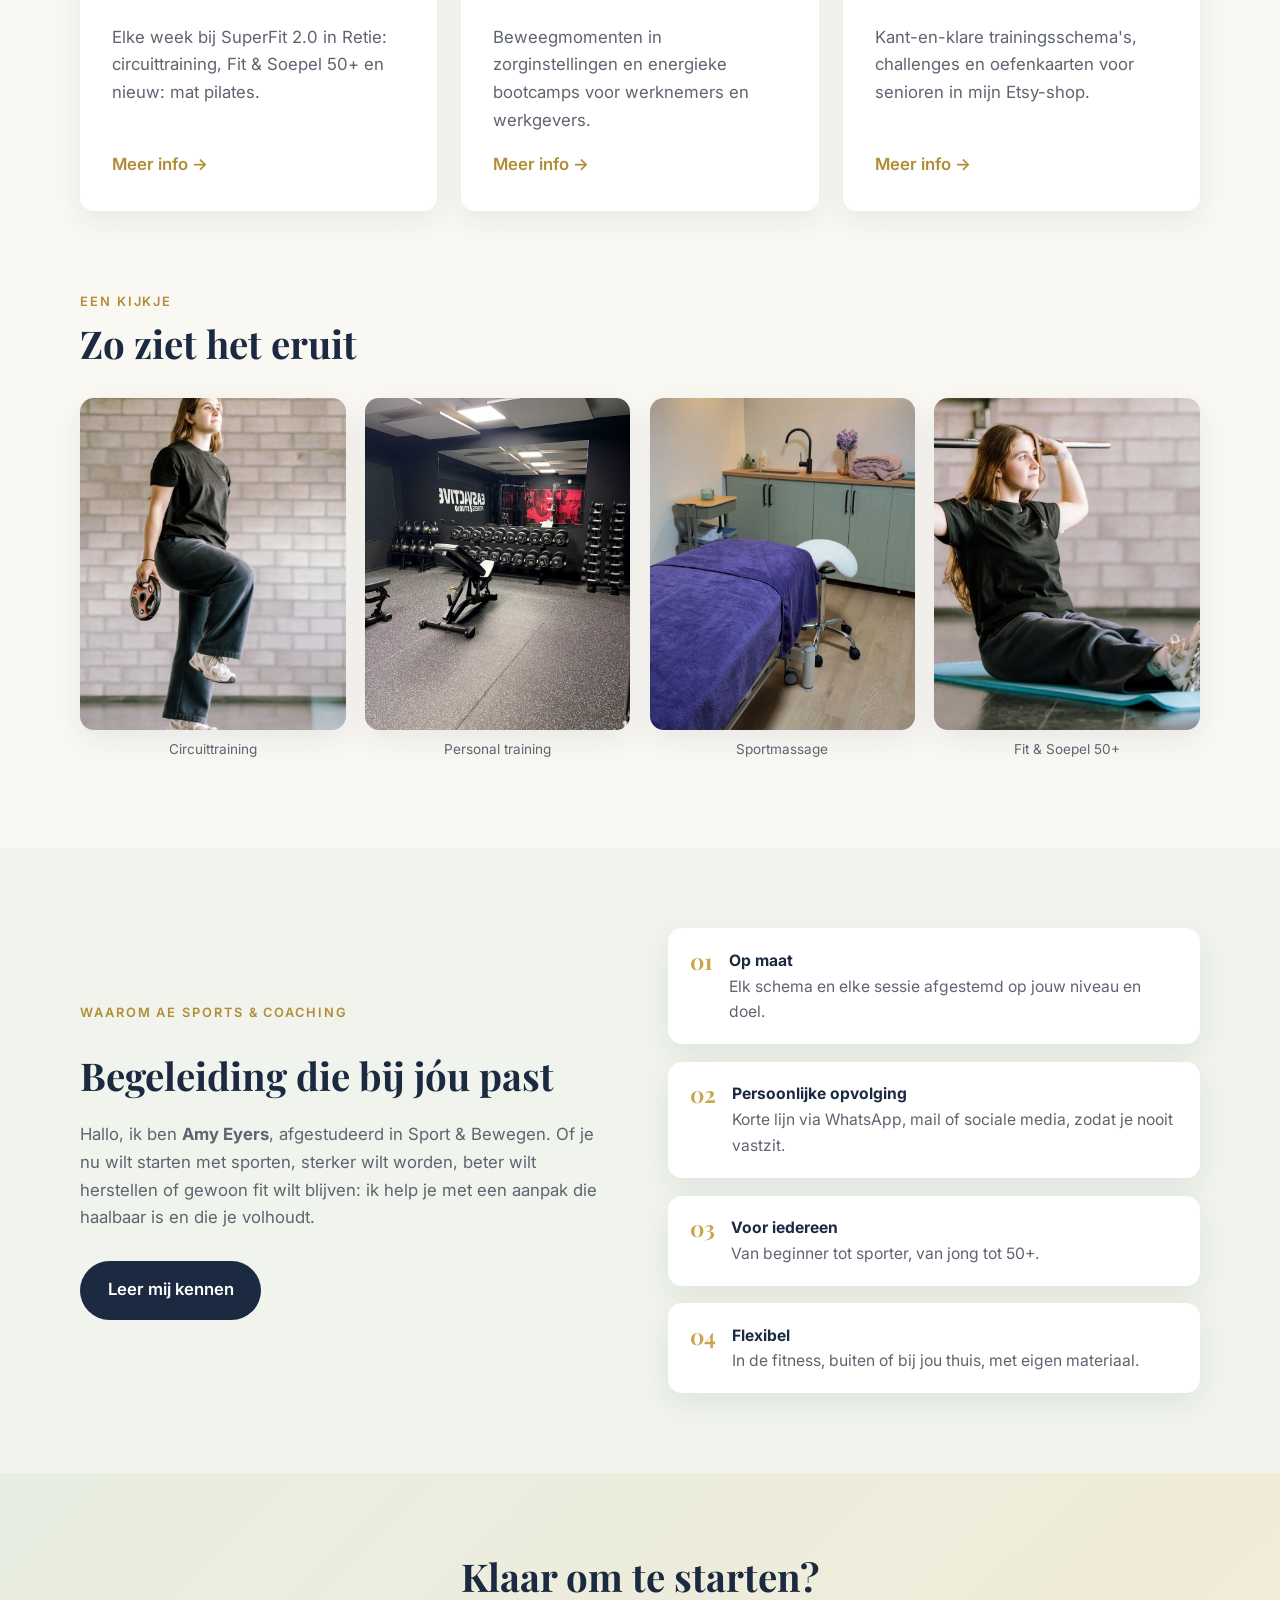
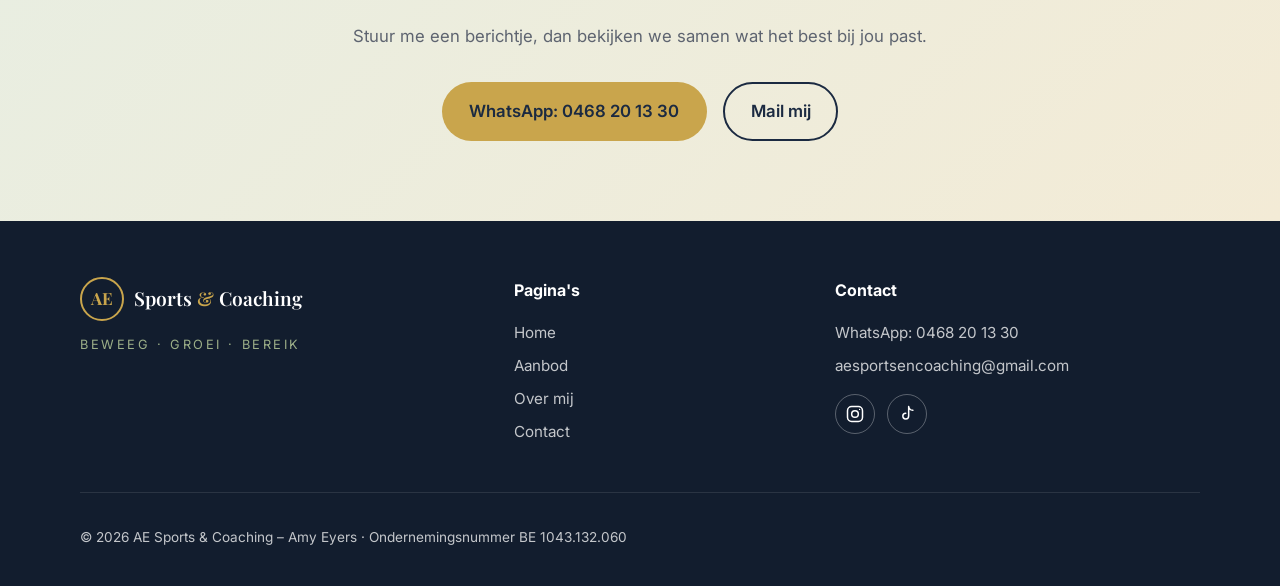
==== commit 6a6d2155: "Add files via upload" ====
--- a/index.html
+++ b/index.html
@@ -3,6 +3,7 @@
 <head>
   <meta charset="UTF-8">
   <meta name="viewport" content="width=device-width, initial-scale=1.0">
+  <meta name="google-site-verification" content="4x6tVWdBSbbPKjqxGzQ-_WcPLu-QQPe_Xq8M6gri5JQ" />
   <title>AE Sports &amp; Coaching | Personal training, sportmassage &amp; groepslessen</title>
   <meta name="description" content="AE Sports & Coaching – personal training, sportmassage en groepslessen in de Kempen (Kasterlee, Retie, Turnhout). Beweeg · Groei · Bereik.">
 
@@ -119,7 +120,7 @@
               <svg viewBox="0 0 24 24" aria-hidden="true"><circle cx="9" cy="7" r="3"/><circle cx="17" cy="8" r="2.5"/><path d="M3 20c0-3.3 2.7-6 6-6s6 2.7 6 6M14.5 14.3A5 5 0 0 1 21 19"/></svg>
             </div>
             <h3>Groepslessen</h3>
-            <p>Samen sterker in een kleine groep, voor 50-plussers, ouder en kind of je eigen groepje. Op aanvraag.</p>
+            <p>Elke week bij SuperFit 2.0 in Retie: circuittraining, Fit &amp; Soepel 50+ en nieuw: mat pilates.</p>
             <a href="aanbod.html#groepslessen" class="card-link">Meer info →</a>
           </article>
 
@@ -140,6 +141,20 @@
             <p>Kant-en-klare trainingsschema's, challenges en oefenkaarten voor senioren in mijn Etsy-shop.</p>
             <a href="aanbod.html#etsy" class="card-link">Meer info →</a>
           </article>
+        </div>
+      </div>
+    </section>
+
+    <!-- ===== SFEERBEELDEN ===== -->
+    <section class="section gallery-section">
+      <div class="container">
+        <p class="eyebrow">Een kijkje</p>
+        <h2>Zo ziet het eruit</h2>
+        <div class="photo-row photo-row-4">
+            <figure><img src="foto-circuittraining-amy.jpg" alt="Amy tijdens circuittraining" loading="lazy" width="800" height="1000"><figcaption>Circuittraining</figcaption></figure>
+            <figure><img src="foto-easyactive-gewichten.jpg" alt="Vrije gewichten in Easy Active Fitness Studio" loading="lazy" width="800" height="1000"><figcaption>Personal training</figcaption></figure>
+            <figure><img src="foto-massage-superfit.jpg" alt="Massageruimte bij SuperFit 2.0" loading="lazy" width="800" height="1000"><figcaption>Sportmassage</figcaption></figure>
+            <figure><img src="foto-fit-en-soepel.jpg" alt="Amy tijdens een mobiliteitsoefening" loading="lazy" width="800" height="1000"><figcaption>Fit &amp; Soepel 50+</figcaption></figure>
         </div>
       </div>
     </section>
@@ -262,5 +277,6 @@
   </footer>
 
   <script src="script.js"></script>
+  <!-- Cloudflare Web Analytics --><script type='module' src='https://static.cloudflareinsights.com/beacon.min.js' data-cf-beacon='{"token": "a98133c19c574acfad37a45c8e2be44e"}'></script><!-- End Cloudflare Web Analytics -->
 </body>
 </html>
--- a/style.css
+++ b/style.css
@@ -981,3 +981,131 @@
 .location { display: flex; flex-direction: column; align-items: flex-start; }
 .location .btn { margin-top: auto; }
 .location-address, .location-hours { margin-bottom: 1.2rem; }
+
+/* ---------- Reviews ---------- */
+.reviews {
+  display: grid;
+  grid-template-columns: repeat(auto-fit, minmax(280px, 1fr));
+  gap: 1.5rem;
+  margin-top: 2rem;
+}
+.review {
+  background: #fff;
+  border-radius: var(--radius);
+  padding: 1.8rem;
+  box-shadow: var(--schaduw);
+  display: flex;
+  flex-direction: column;
+}
+.review-stars { color: var(--goud); font-size: 1.2rem; letter-spacing: 0.1em; }
+.review-stars span { color: #E3E0D6; }
+.review-text {
+  font-family: var(--font-titel);
+  font-style: italic;
+  font-size: 1.08rem;
+  color: var(--navy);
+  margin: 0.8rem 0 1.2rem;
+}
+.review-name { margin: auto 0 0; font-size: 0.92rem; color: var(--tekst-zacht); }
+.review-name strong { color: var(--navy); }
+.review-empty {
+  grid-column: 1 / -1;
+  background: #fff;
+  border: 2px dashed #D6DECE;
+  border-radius: var(--radius);
+  padding: 2rem;
+  text-align: center;
+  color: var(--tekst-zacht);
+}
+.review-buttons { display: flex; flex-wrap: wrap; gap: 1rem; margin-top: 2rem; }
+
+/* Verborgen elementen echt verbergen */
+[hidden] { display: none !important; }
+
+.btn-google { display: inline-flex; align-items: center; gap: 0.5rem; }
+.btn-google svg { width: 20px; height: 20px; fill: var(--navy); }
+.btn-google:hover svg { fill: #fff; }
+.review-empty small { display: block; margin-top: 0.4rem; font-size: 0.88rem; }
+
+button.btn-outline-navy { background: transparent; }
+button.btn-outline-navy:hover { background: var(--navy); }
+
+.reviews-widget { margin-top: 2rem; min-height: 40px; }
+
+/* ---------- Lesrooster groepslessen ---------- */
+.schedule-card { margin-top: 2rem; }
+.schedule { list-style: none; margin: 0.5rem 0 0; padding: 0; }
+.schedule li {
+  display: grid;
+  grid-template-columns: 110px 80px 1fr;
+  gap: 1rem;
+  align-items: baseline;
+  padding: 0.9rem 0;
+  border-bottom: 1px dashed #E3E6DF;
+}
+.schedule li:last-child { border-bottom: 0; }
+.schedule-day { font-weight: 600; color: var(--navy); }
+.schedule-time { font-family: var(--font-titel); font-weight: 700; color: var(--goud-dark); font-size: 1.1rem; }
+.schedule-class strong { color: var(--navy); }
+.schedule-class small { display: block; color: var(--tekst-zacht); font-size: 0.88rem; }
+.badge-new {
+  display: inline-block;
+  background: var(--goud);
+  color: var(--navy);
+  font-size: 0.68rem;
+  font-weight: 700;
+  letter-spacing: 0.08em;
+  text-transform: uppercase;
+  padding: 0.15rem 0.55rem;
+  border-radius: 999px;
+  margin-left: 0.4rem;
+  vertical-align: middle;
+}
+.sub-title { margin-top: 3rem; font-size: 1.4rem; }
+@media (max-width: 560px) {
+  .schedule li { grid-template-columns: 1fr auto; gap: 0.2rem 1rem; }
+  .schedule-class { grid-column: 1 / -1; }
+}
+
+/* ---------- Foto's ---------- */
+.photo-row {
+  display: grid;
+  grid-template-columns: repeat(3, 1fr);
+  gap: 1.2rem;
+  margin: 2rem 0 0.5rem;
+}
+.photo-row-4 { grid-template-columns: repeat(4, 1fr); }
+.photo-row-single { grid-template-columns: minmax(0, 340px); }
+.photo-row figure { margin: 0; }
+.photo-row img {
+  width: 100%;
+  height: auto;
+  aspect-ratio: 4 / 5;
+  object-fit: cover;
+  border-radius: var(--radius);
+  box-shadow: var(--schaduw);
+}
+.photo-row figcaption {
+  font-size: 0.85rem;
+  color: var(--tekst-zacht);
+  margin-top: 0.5rem;
+  text-align: center;
+}
+.gallery-section { padding-top: 0; }
+
+@media (max-width: 860px) {
+  .photo-row-4 { grid-template-columns: repeat(2, 1fr); }
+}
+@media (max-width: 680px) {
+  .photo-row:not(.photo-row-single):not(.photo-row-4) {
+    display: flex;
+    overflow-x: auto;
+    scroll-snap-type: x mandatory;
+    padding-bottom: 0.5rem;
+  }
+  .photo-row:not(.photo-row-single):not(.photo-row-4) figure {
+    flex: 0 0 72%;
+    scroll-snap-align: start;
+  }
+  .photo-row-single { grid-template-columns: minmax(0, 280px); }
+}
